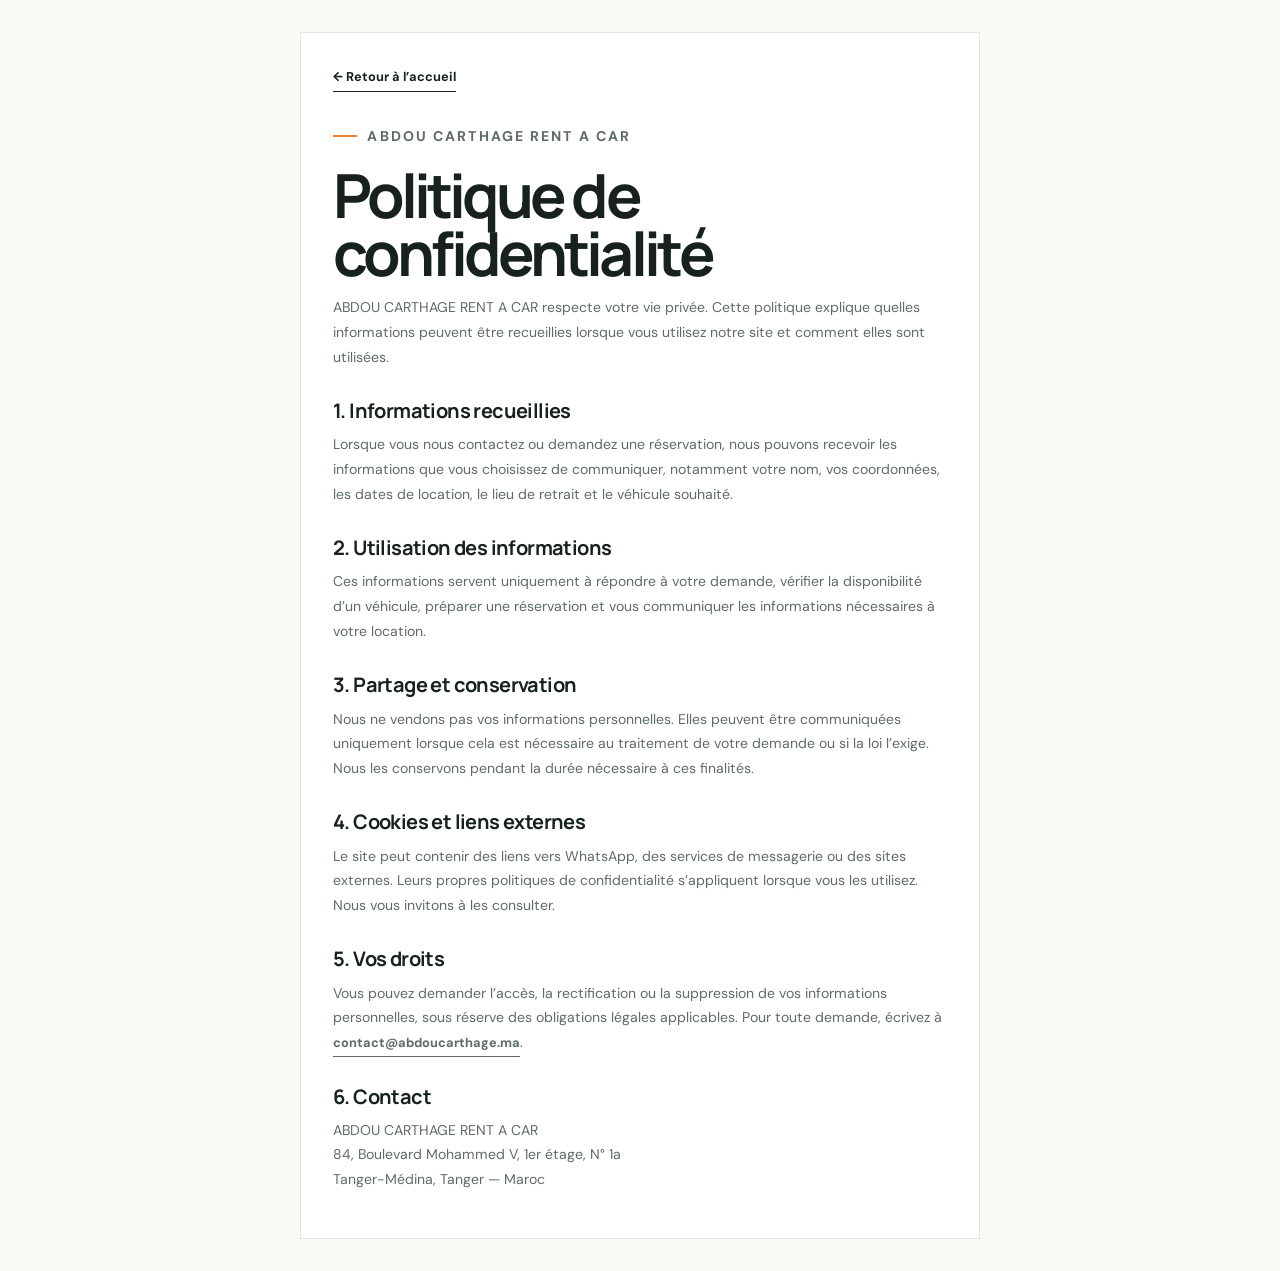
==== privacy-policy.html @ 1b5c19a7 "Add files via upload" ====
<!doctype html>
<html lang="fr">
<head>
  <meta charset="utf-8">
  <meta name="viewport" content="width=device-width, initial-scale=1">
  <title>Politique de confidentialité | ABDOU CARTHAGE RENT A CAR</title>
  <link rel="preconnect" href="https://fonts.googleapis.com">
  <link rel="preconnect" href="https://fonts.gstatic.com" crossorigin>
  <link href="https://fonts.googleapis.com/css2?family=DM+Sans:wght@400;500;600;700&family=Manrope:wght@600;700;800&display=swap" rel="stylesheet">
  <link rel="stylesheet" href="styles.css">
</head>
<body class="policy-body">
  <main class="policy-page">
    <a class="under-link policy-back" href="index.html">← Retour à l’accueil</a>
    <p class="kicker"><span></span> ABDOU CARTHAGE RENT A CAR</p>
    <h1>Politique de confidentialité</h1>
    <p>ABDOU CARTHAGE RENT A CAR respecte votre vie privée. Cette politique explique quelles informations peuvent être recueillies lorsque vous utilisez notre site et comment elles sont utilisées.</p>

    <h2>1. Informations recueillies</h2>
    <p>Lorsque vous nous contactez ou demandez une réservation, nous pouvons recevoir les informations que vous choisissez de communiquer, notamment votre nom, vos coordonnées, les dates de location, le lieu de retrait et le véhicule souhaité.</p>

    <h2>2. Utilisation des informations</h2>
    <p>Ces informations servent uniquement à répondre à votre demande, vérifier la disponibilité d’un véhicule, préparer une réservation et vous communiquer les informations nécessaires à votre location.</p>

    <h2>3. Partage et conservation</h2>
    <p>Nous ne vendons pas vos informations personnelles. Elles peuvent être communiquées uniquement lorsque cela est nécessaire au traitement de votre demande ou si la loi l’exige. Nous les conservons pendant la durée nécessaire à ces finalités.</p>

    <h2>4. Cookies et liens externes</h2>
    <p>Le site peut contenir des liens vers WhatsApp, des services de messagerie ou des sites externes. Leurs propres politiques de confidentialité s’appliquent lorsque vous les utilisez. Nous vous invitons à les consulter.</p>

    <h2>5. Vos droits</h2>
    <p>Vous pouvez demander l’accès, la rectification ou la suppression de vos informations personnelles, sous réserve des obligations légales applicables. Pour toute demande, écrivez à <a class="under-link" href="mailto:contact@abdoucarthage.ma">contact@abdoucarthage.ma</a>.</p>

    <h2>6. Contact</h2>
    <p>ABDOU CARTHAGE RENT A CAR<br>84, Boulevard Mohammed V, 1er étage, N° 1a<br>Tanger-Médina, Tanger — Maroc</p>
  </main>
</body>
</html>
---- styles.css ----
:root {
  --orange: #ed7e35;
  --orange-dark: #b94e25;
  --orange-pale: #fff0e4;
  --ink: #17221e;
  --forest: #1e3028;
  --muted: #5f6c65;
  --paper: #ffffff;
  --cream: #fbfaf7;
  --line: #e2e7e1;
  --shadow: 0 18px 50px rgba(31, 48, 40, .10);
}

* { box-sizing: border-box; }
html { scroll-behavior: smooth; scroll-padding-top: 100px; }
[hidden] { display: none !important; }
:focus-visible { outline: 2px solid var(--orange-dark); outline-offset: 4px; }
body { margin: 0; color: var(--ink); background: var(--cream); font-family: "DM Sans", sans-serif; }
a { color: inherit; text-decoration: none; }
button, input, select { font: inherit; }
img { display: block; width: 100%; height: auto; }
.skip-link { position: fixed; left: 1rem; top: -5rem; z-index: 100; padding: .7rem 1rem; background: var(--orange); color: white; }
.skip-link:focus { top: 1rem; }

.topbar { display: flex; align-items: center; justify-content: center; gap: .65rem; min-height: 38px; padding: .55rem 5%; color: #e6eee8; background: var(--forest); font-size: .72rem; }
.topbar a { margin-left: .65rem; color: #ffc49e; font-weight: 700; }
.status-dot { width: 7px; height: 7px; border-radius: 50%; background: var(--orange); box-shadow: 0 0 0 5px rgba(237,126,53,.16); }
.site-header { position: sticky; top: 0; z-index: 20; display: flex; align-items: center; flex-wrap: wrap; gap: clamp(.75rem, 2vw, 2rem); min-height: 82px; padding: 0 5%; border-bottom: 1px solid #edf0ec; background: rgba(255,255,255,.92); backdrop-filter: blur(14px); }
.brand { display: flex; align-items: center; gap: .7rem; margin-right: auto; }
.brand-mark { display: grid; place-items: center; width: 40px; height: 40px; border-radius: 50%; color: var(--orange); background: var(--forest); font: 800 .75rem Manrope, sans-serif; }
.brand-name strong, .brand-name small { display: block; }
.brand-name strong { font: 800 1rem Manrope, sans-serif; letter-spacing: .08em; }
.brand-name small { margin-top: .15rem; color: var(--muted); font-size: .45rem; font-weight: 700; letter-spacing: .12em; }
.main-nav { display: flex; gap: clamp(.8rem, 2vw, 1.9rem); color: #5f6c65; font-size: .8rem; }
.main-nav a, .under-link, .contact-link, .header-button, .button { transition: color .2s ease, background .2s ease, transform .2s ease, box-shadow .2s ease; }
.main-nav a:hover, .under-link:hover { color: var(--orange-dark); }
.header-button, .button { display: inline-flex; align-items: center; justify-content: center; gap: 1rem; border: 0; border-radius: 5px; padding: .85rem 1.1rem; font-size: .78rem; font-weight: 700; cursor: pointer; }
.header-button { background: var(--orange-pale); color: var(--orange-dark); }
.header-button:hover { background: #ffe1cc; transform: translateY(-2px); }
.menu-button { display: none; padding: .75rem 0; cursor: pointer; border: 0; background: transparent; color: var(--ink); font-weight: 700; }

.section-shell { width: min(1200px, 90%); margin: 0 auto; }
.hero { display: grid; grid-template-columns: minmax(0, .9fr) minmax(0, 1.1fr); gap: 3.5rem; align-items: center; min-height: 590px; padding-top: 4.5rem; padding-bottom: 4.5rem; }
.kicker { display: flex; align-items: center; gap: .65rem; margin: 0 0 1.1rem; color: #6c7a72; font-size: .66rem; font-weight: 700; letter-spacing: .15em; text-transform: uppercase; }
.kicker span { width: 24px; height: 2px; background: var(--orange); }
h1, h2, h3, p { margin-top: 0; }
h1, h2 { font-family: Manrope, sans-serif; letter-spacing: -.065em; }
h1 { margin-bottom: 1.35rem; font-size: clamp(3.35rem, 6vw, 5rem); line-height: .96; }
h2 { margin-bottom: 0; font-size: clamp(2.4rem, 4vw, 3.8rem); line-height: 1; }
h1 em, h2 em { color: var(--orange-dark); font-style: normal; }
.hero-text { max-width: 390px; margin-bottom: 1.8rem; color: var(--muted); font-size: .95rem; line-height: 1.7; }
.hero-actions { display: flex; align-items: center; gap: 1.5rem; }
.button-dark { color: white; background: var(--forest); }
.button-dark:hover { background: #2a493a; transform: translateY(-2px); box-shadow: 0 10px 22px rgba(30,48,40,.2); }
.button-orange { color: var(--ink); background: var(--orange); }
.button-orange:hover { color: white; background: var(--orange-dark); transform: translateY(-2px); }
.button-light { color: var(--ink); background: var(--orange-pale); }
.button-light:hover { background: white; transform: translateY(-2px); }
.under-link { border-bottom: 1px solid currentColor; padding-bottom: .35rem; font-size: .8rem; font-weight: 700; }
.review-line { display: flex; align-items: center; gap: .8rem; margin-top: 3.8rem; }
.review-avatars { display: flex; }
.review-avatars span { display: grid; place-items: center; width: 28px; height: 28px; margin-left: -.35rem; border: 2px solid var(--cream); border-radius: 50%; color: white; background: #d7895f; font-size: .58rem; }
.review-avatars span:first-child { margin-left: 0; }
.review-avatars span:nth-child(2) { background: #899b8f; }
.review-avatars span:nth-child(3) { background: #c4a16d; }
.review-avatars span:nth-child(4) { background: var(--forest); }
.review-line p { margin: 0; font-size: .75rem; line-height: 1.2; }
.review-line strong, .review-line small { display: block; }
.review-line small { margin-top: .2rem; color: var(--muted); }
.hero-media { position: relative; height: 460px; overflow: hidden; border-radius: 4px; box-shadow: var(--shadow); }
.hero-media img { height: 100%; object-fit: cover; object-position: center; transform: scale(1.18); transform-origin: center top; }
.media-shade { position: absolute; inset: 0; background: linear-gradient(90deg, rgba(20,39,30,.25), transparent 60%); }
.round-badge { position: absolute; bottom: 1.7rem; left: 1.7rem; display: flex; flex-direction: column; align-items: center; justify-content: center; width: 100px; height: 100px; border-radius: 50%; color: var(--ink); background: var(--orange); transform: rotate(-10deg); box-shadow: 0 12px 25px rgba(30,48,40,.22); }
.round-badge span { font-size: .8rem; }
.round-badge strong { font: 800 1.25rem Manrope, sans-serif; }
.round-badge small { font-size: .63rem; }
.location-badge { position: absolute; top: 1.5rem; right: 1.5rem; display: flex; align-items: center; gap: .65rem; padding: .8rem 1rem; background: rgba(255,255,255,.94); font-size: .72rem; }
.location-icon { color: var(--orange-dark); font-size: 1.25rem; }
.location-badge small, .location-badge strong { display: block; }
.location-badge small { margin-bottom: .2rem; color: var(--muted); font-size: .55rem; }

.booking-card { display: grid; grid-template-columns: minmax(0, 1fr) minmax(0, 3fr); gap: 1.6rem; align-items: center; width: min(1200px, 90%); margin: 0 auto; padding: 1.55rem 1.75rem; border: 1px solid var(--line); border-radius: 8px; background: var(--paper); box-shadow: var(--shadow); }
.booking-intro { display: flex; align-items: center; gap: .7rem; }
.booking-symbol { color: var(--orange-dark); font-size: 2rem; }
.booking-intro h2 { margin-bottom: .25rem; font-size: 1rem; letter-spacing: -.02em; }
.booking-intro p { margin: 0; color: var(--muted); font-size: .68rem; }
.booking-form { display: grid; grid-template-columns: repeat(4, minmax(0, 1fr)) auto; gap: .55rem; align-items: end; }
.booking-form label { min-width: 0; color: var(--muted); font-size: .61rem; }
.field { display: flex; align-items: center; gap: .4rem; height: 40px; margin-top: .35rem; padding: 0 .6rem; border: 1px solid var(--line); background: #fcfdfb; color: var(--orange-dark); }
.field input, .field select { width: 100%; min-width: 0; border: 0; color: var(--ink); background: transparent; font-size: .66rem; }
.field:focus-within { border-color: var(--orange-dark); }
.form-message { grid-column: 2 / -1; min-height: 1rem; margin: 0; color: var(--orange-dark); font-size: .7rem; text-align: right; }

.fleet-section, .story-section { padding-top: 7rem; padding-bottom: 7rem; }
.section-heading { display: flex; align-items: end; justify-content: space-between; gap: 2rem; margin-bottom: 2.5rem; }
.filters { display: flex; flex-wrap: wrap; gap: 1.25rem; }
.filter { border: 0; border-bottom: 2px solid transparent; padding: .45rem 0; color: var(--muted); background: transparent; font-size: .75rem; cursor: pointer; }
.filter:hover, .filter[aria-pressed="true"] { border-bottom-color: var(--orange); color: var(--ink); font-weight: 700; }
.fleet-grid { display: grid; grid-template-columns: repeat(4, 1fr); gap: 1rem; }
.car-card { overflow: hidden; border: 1px solid #e8ece7; border-radius: 7px; background: var(--paper); transition: transform .25s ease, box-shadow .25s ease; }
.car-card:hover { transform: translateY(-5px); box-shadow: var(--shadow); }
.car-photo { position: relative; height: 190px; overflow: hidden; background: var(--orange-pale); }
.car-photo img { height: 100%; object-fit: cover; transform: scale(var(--photo-scale, 1.3)); transform-origin: center top; transition: transform .45s ease; }
.car-card:hover .car-photo img { transform: scale(var(--photo-hover-scale, 1.36)); }
.car-photo--full { --photo-scale: 1; --photo-hover-scale: 1; background: #b3c2ce; }
.car-photo--full img { object-fit: contain; }
.car-photo::after { position: absolute; right: 0; bottom: 0; left: 0; height: 32%; background: linear-gradient(transparent, rgba(20,39,30,.2)); content: ""; pointer-events: none; }
.availability { position: absolute; top: .75rem; left: .75rem; z-index: 1; padding: .35rem .5rem; color: var(--ink); background: var(--orange); font-size: .55rem; font-weight: 700; }
.favorite { position: absolute; top: .65rem; right: .7rem; z-index: 2; display: grid; place-items: center; width: 30px; height: 30px; border: 0; border-radius: 50%; color: var(--ink); background: white; font-size: 1.15rem; cursor: pointer; }
.favorite[aria-pressed="true"] { color: var(--orange-dark); }
.car-details { display: flex; justify-content: space-between; gap: .5rem; padding: 1rem 1rem .65rem; }
.car-category { margin-bottom: .35rem; color: var(--muted); font-size: .58rem; }
.car-details h3 { margin: 0; font: 700 1rem Manrope, sans-serif; letter-spacing: -.04em; }
.car-price { margin: 0; text-align: right; white-space: nowrap; }
.car-price strong, .car-price small { display: block; }
.car-price strong { font: 700 .85rem Manrope, sans-serif; }
.car-price small { margin-top: .2rem; color: var(--muted); font-size: .55rem; }
.car-specs { display: flex; justify-content: space-between; margin: 0 1rem; padding: .65rem 0 1rem; border-top: 1px solid #edf0ec; color: var(--muted); font-size: .55rem; }
.price-note { margin: 1.4rem 0 0; color: var(--muted); font-size: .65rem; text-align: center; }

.advantages-section { color: white; background: var(--forest); }
.advantages-grid { display: grid; grid-template-columns: .9fr 1.1fr; gap: 5rem; padding-top: 6rem; padding-bottom: 6rem; }
.kicker-light { color: #bbc8bf; }
.advantages-copy h2 { margin-bottom: 1.4rem; }
.advantages-copy > p:not(.kicker) { max-width: 370px; color: #bbcac0; font-size: .9rem; line-height: 1.7; }
.advantages-copy .button { margin-top: .8rem; }
.advantage-list { display: grid; grid-template-columns: repeat(2, 1fr); gap: 2.4rem; }
.advantage { display: grid; grid-template-columns: 2rem 1fr; gap: .9rem; padding-top: 1rem; border-top: 1px solid #53665a; transition: transform .2s ease, border-color .2s ease; }
.advantage:hover { transform: translateY(-3px); border-color: var(--orange); }
.advantage > span { color: var(--orange); font: 700 .72rem Manrope, sans-serif; }
.advantage h3 { margin-bottom: .5rem; font: 700 .95rem Manrope, sans-serif; }
.advantage p { margin: 0; color: #a8b8ad; font-size: .72rem; line-height: 1.55; }

.story-section { display: grid; grid-template-columns: minmax(0, 1.1fr) minmax(0, .9fr); gap: 5rem; align-items: center; }
.story-photo { overflow: hidden; box-shadow: 18px 18px 0 var(--orange); }
.story-photo > span { display: block; padding: 1rem 1.25rem; background: var(--forest); color: white; font: italic 1.05rem Georgia, serif; line-height: 1.15; }
.story-photo strong { font-size: 1.35rem; }
.story-copy > p:not(.kicker) { max-width: 420px; color: var(--muted); font-size: .9rem; line-height: 1.7; }
.story-copy .under-link { display: inline-block; margin-top: .6rem; }

.contact-section { display: grid; grid-template-columns: 1fr 1fr; gap: 5rem; padding: 5.5rem 10%; background: var(--orange-pale); }
.contact-copy { padding-top: .5rem; }
.contact-copy > p { margin-bottom: 1.25rem; font-size: .9rem; line-height: 1.65; }
.contact-link { overflow-wrap: anywhere; display: flex; align-items: center; gap: .75rem; padding: .9rem 0; border-top: 1px solid #f0bd9c; font-size: .85rem; }
.contact-link span { color: var(--orange-dark); font-size: 1.15rem; }
.contact-link strong { margin-left: auto; font-size: 1.2rem; }
.contact-link:hover { padding-left: .3rem; color: var(--orange-dark); }

.site-footer { padding: 3.5rem 5% 1.4rem; color: #d5dfd8; background: #14231d; }
.footer-top { display: flex; align-items: start; gap: 3rem; padding-bottom: 2.5rem; border-bottom: 1px solid #44574b; }
.footer-address { margin-left: auto; color: #9cac9f; font-size: .68rem; line-height: 1.7; }
.footer-address p { margin: 0 0 .75rem; }
.footer-address strong { color: var(--orange); font-size: .58rem; }
.privacy-copy { padding-top: 1.1rem; color: #8fa096; font-size: .62rem; }
.footer-bottom { flex-wrap: wrap; display: flex; justify-content: space-between; gap: 1rem; padding-top: 1.2rem; color: #809187; font-size: .58rem; }
.footer-bottom a:hover { color: var(--orange); }
.form-message.is-error { color: #b9512b; }

/* Privacy policy shares the site's typography and color palette. */
.policy-body { padding: 2rem; }
.policy-page { width: min(680px, 100%); margin: 0 auto; padding: 2rem; border: 1px solid var(--line); background: var(--paper); overflow-wrap: anywhere; }
.policy-back { display: inline-block; margin-bottom: 2rem; }
.policy-page h1 { margin-bottom: .8rem; font-size: clamp(2.2rem, 7vw, 3.8rem); }
.policy-page h2 { margin: 2rem 0 .7rem; font-size: 1.25rem; letter-spacing: -.03em; }
.policy-page p { color: var(--muted); font-size: .88rem; line-height: 1.75; }

@media (max-width: 1000px) {
  .fleet-grid { grid-template-columns: repeat(2, 1fr); }
  .booking-card { grid-template-columns: 1fr; }
  .booking-form { grid-template-columns: repeat(4, 1fr); }
  .form-message { grid-column: 1 / -1; }
}

@media (max-width: 760px) {
  .topbar { justify-content: flex-start; padding-inline: 6%; font-size: .62rem; }
  .topbar a { display: none; }
  .site-header { min-height: 70px; padding-inline: 6%; }
  .main-nav { flex-basis: 100%; flex-wrap: wrap; padding-bottom: 1rem; }
  .main-nav.is-collapsible { display: none; position: absolute; top: 70px; right: 0; left: 0; flex-direction: column; gap: 1rem; padding: 1.25rem 6%; border-bottom: 1px solid var(--line); background: white; box-shadow: 0 14px 25px rgba(31,48,40,.08); }
  .main-nav.is-collapsible.is-open { display: flex; }
  .header-button { display: none; }
  .menu-button { display: block; }
  .hero { grid-template-columns: 1fr; gap: 3rem; width: 88%; padding-top: 4rem; }
  .hero-media { height: 340px; }
  .booking-card { width: 92%; padding: 1.25rem; }
  .booking-form { grid-template-columns: repeat(2, 1fr); }
  .section-heading { display: block; }
  .filters { margin-top: 1.5rem; }
  .advantages-grid, .story-section, .contact-section { grid-template-columns: 1fr; gap: 3rem; }
  .advantages-grid { padding-top: 4.5rem; padding-bottom: 4.5rem; }
  .story-section, .fleet-section { padding-top: 5rem; padding-bottom: 5rem; }
  .contact-section { padding: 4rem 8%; }
  .footer-top { flex-wrap: wrap; gap: 2rem; }
  .footer-address { width: 100%; margin-left: 0; }
  .footer-bottom { line-height: 1.6; }
}

@media (max-width: 500px) {
  .hero h1 { font-size: clamp(2.4rem, 10vw, 3.3rem); }
  .hero-actions { align-items: flex-start; flex-direction: column; gap: 1.2rem; }
  .hero-media { height: 285px; }
  .booking-form { grid-template-columns: 1fr; }
  .fleet-grid, .advantage-list { grid-template-columns: 1fr; }
  .car-photo { height: 220px; }
  .story-photo { box-shadow: 10px 10px 0 var(--orange); }
  .contact-section h2 { font-size: 3rem; }
  .policy-body { padding: .75rem; }
  .policy-page { padding: 1.25rem; }
}

@media (prefers-reduced-motion: reduce) {
  html { scroll-behavior: auto; }
  *, *::before, *::after { transition: none !important; }
}
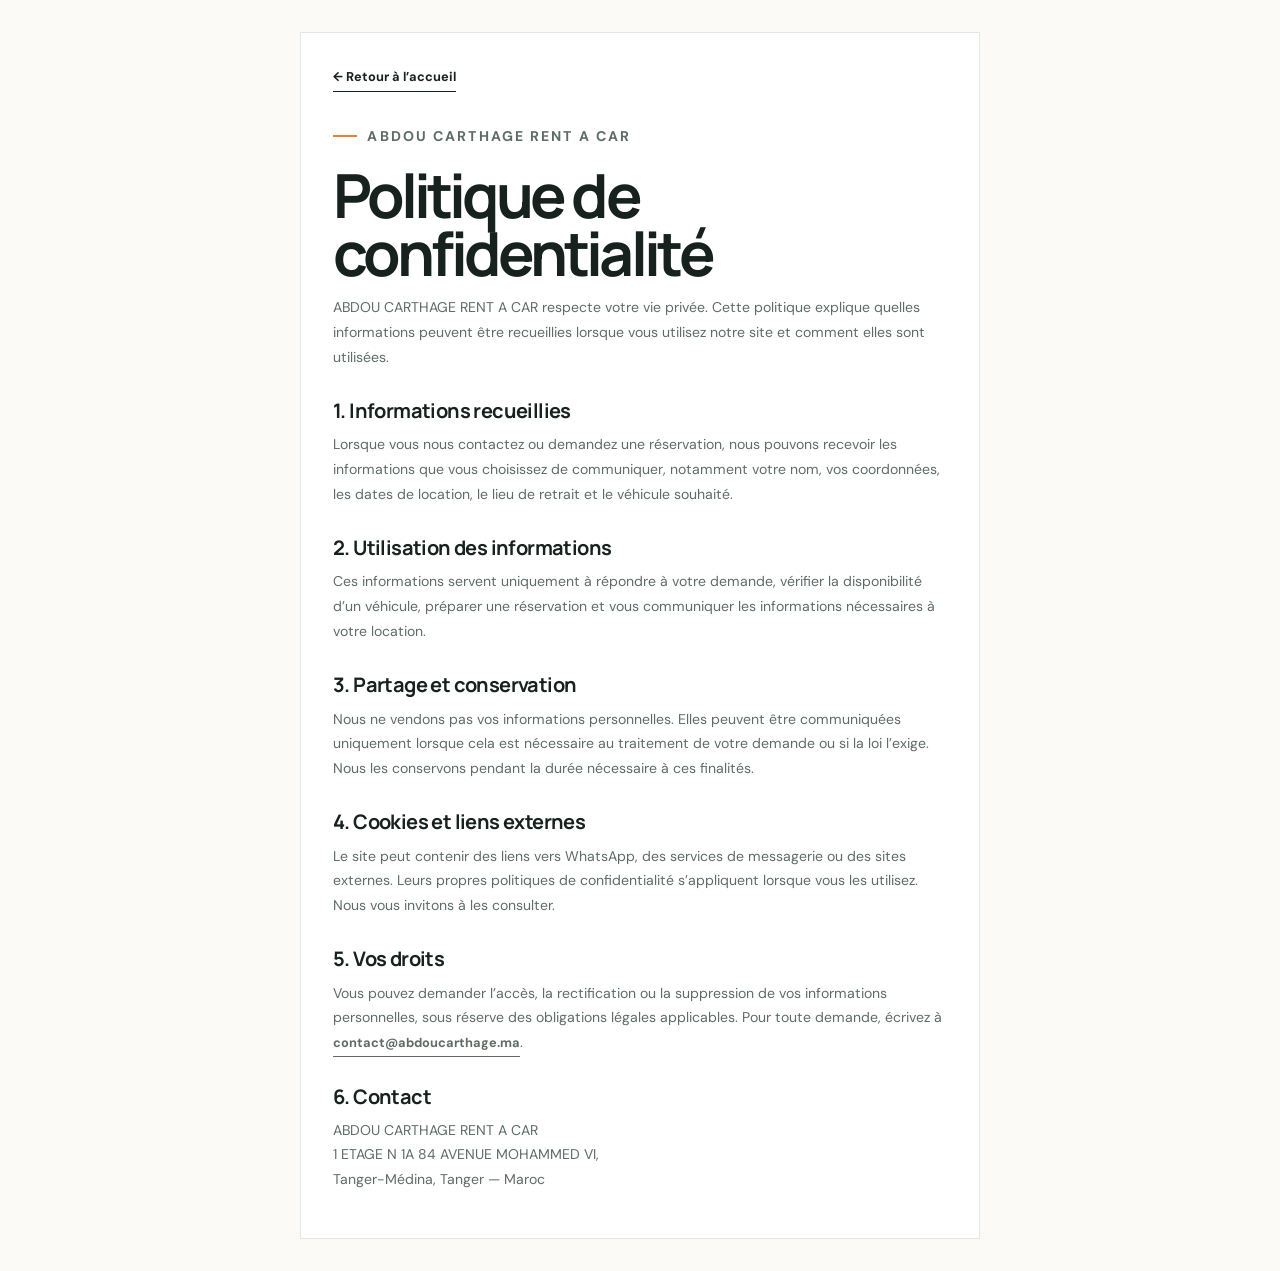
==== commit 0e5e18c4: "Update privacy-policy.html" ====
--- a/privacy-policy.html
+++ b/privacy-policy.html
@@ -32,7 +32,7 @@
     <p>Vous pouvez demander l’accès, la rectification ou la suppression de vos informations personnelles, sous réserve des obligations légales applicables. Pour toute demande, écrivez à <a class="under-link" href="mailto:contact@abdoucarthage.ma">contact@abdoucarthage.ma</a>.</p>
 
     <h2>6. Contact</h2>
-    <p>ABDOU CARTHAGE RENT A CAR<br>84, Boulevard Mohammed V, 1er étage, N° 1a<br>Tanger-Médina, Tanger — Maroc</p>
+    <p>ABDOU CARTHAGE RENT A CAR<br>1 ETAGE N 1A 84 AVENUE MOHAMMED VI,<br>Tanger-Médina, Tanger — Maroc</p>
   </main>
 </body>
 </html>
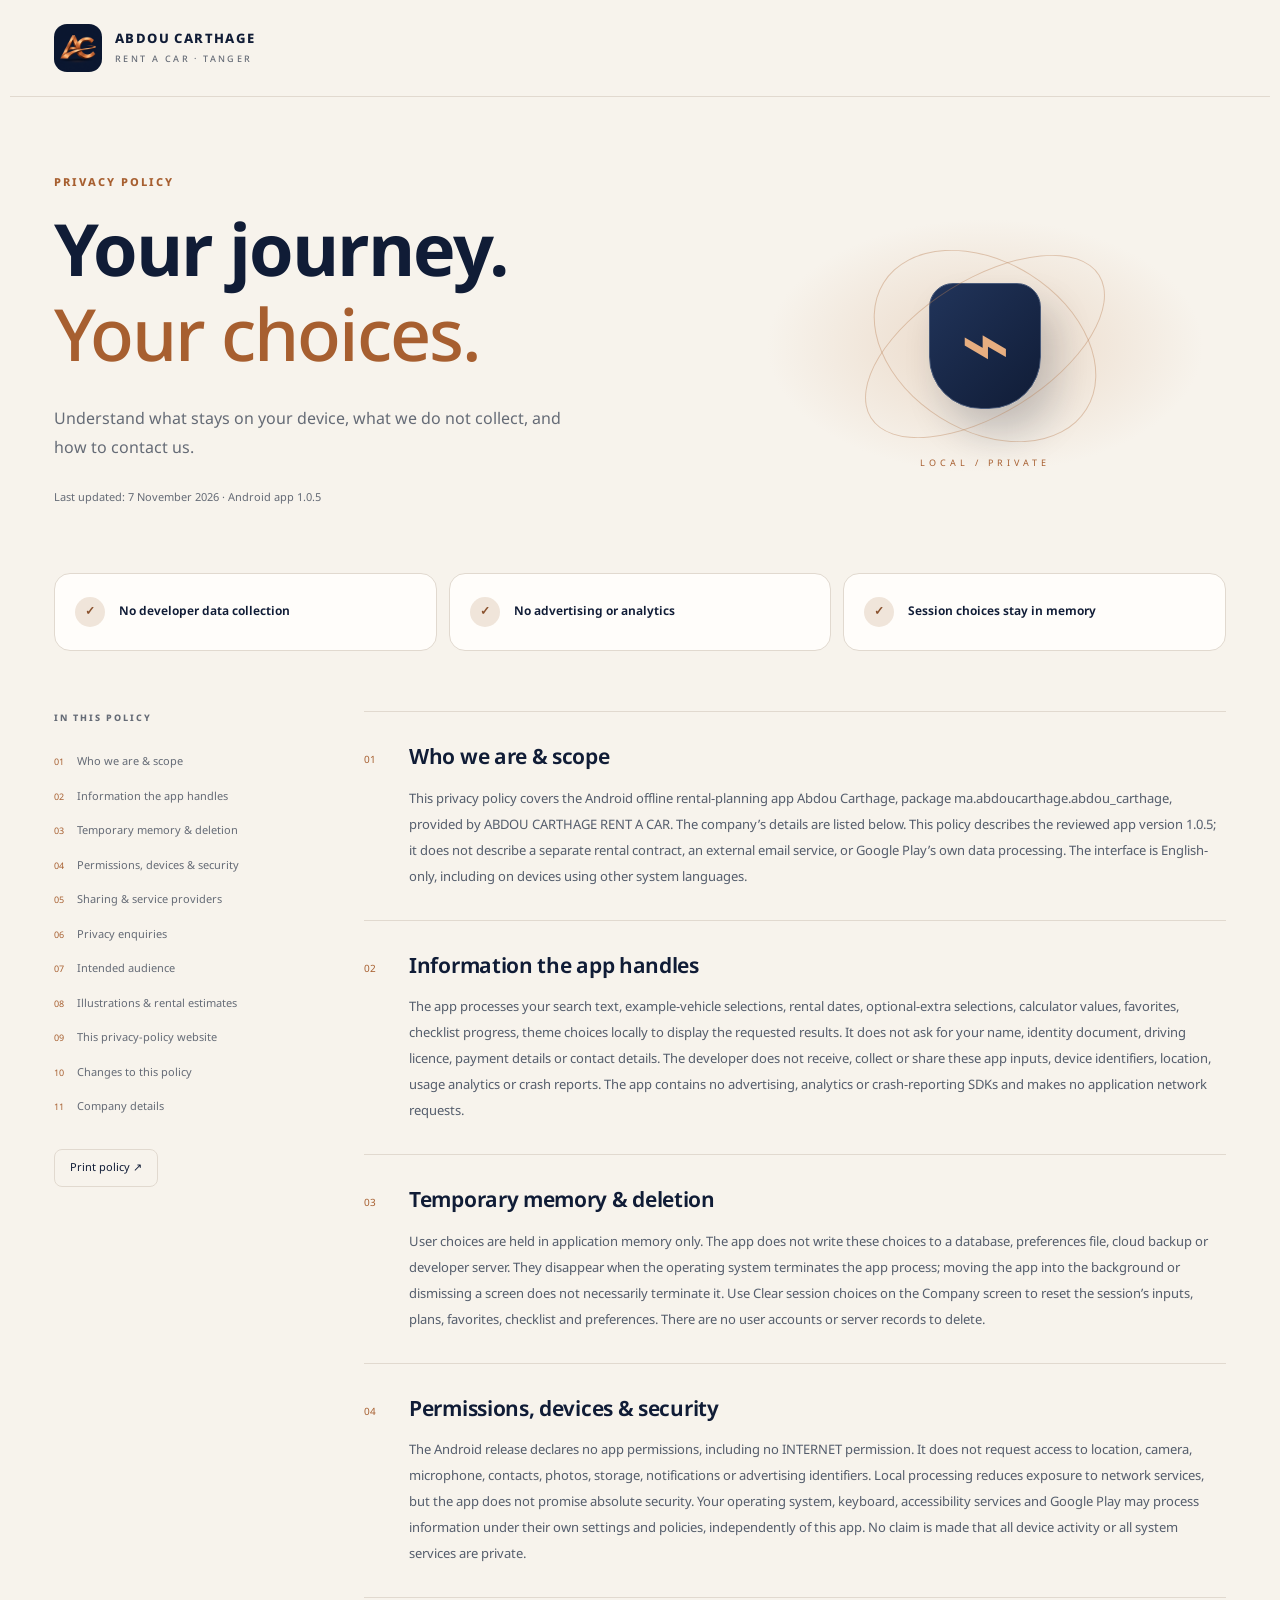
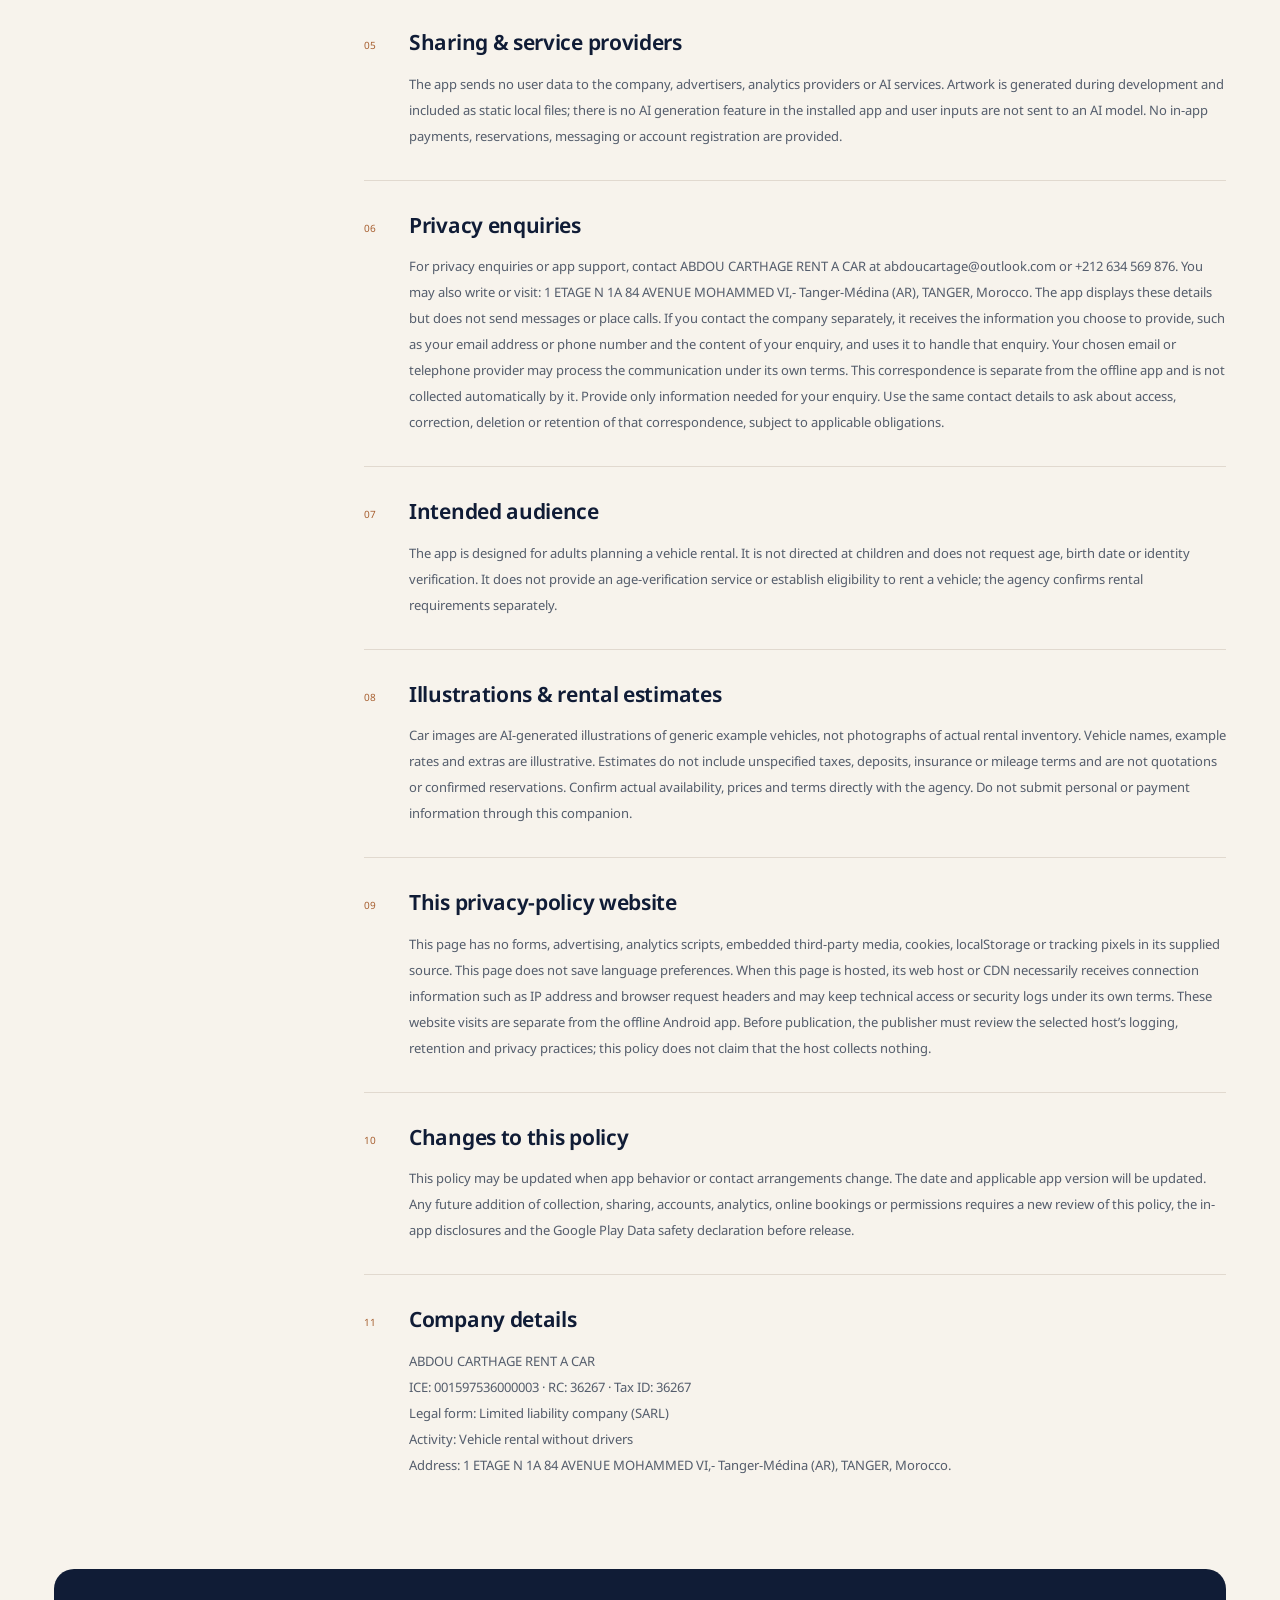
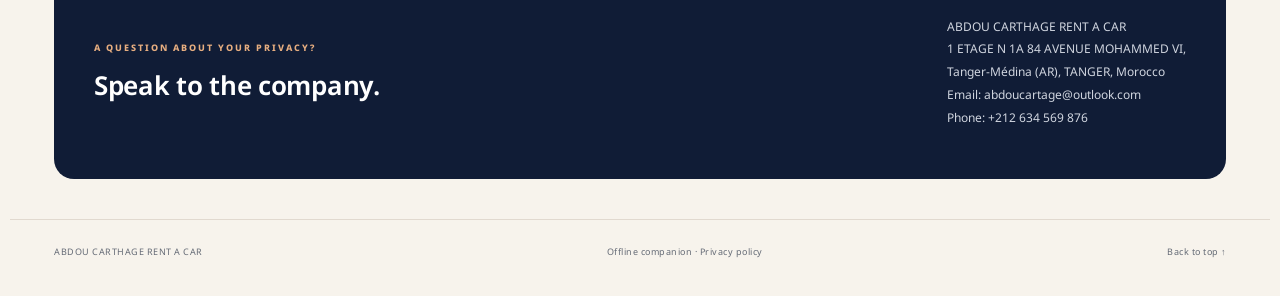
==== commit 0aaf542c: "Add files via upload" ====
--- a/privacy-policy.html
+++ b/privacy-policy.html
@@ -1,38 +1,25 @@
-<!doctype html>
-<html lang="fr">
-<head>
-  <meta charset="utf-8">
-  <meta name="viewport" content="width=device-width, initial-scale=1">
-  <title>Politique de confidentialité | ABDOU CARTHAGE RENT A CAR</title>
-  <link rel="preconnect" href="https://fonts.googleapis.com">
-  <link rel="preconnect" href="https://fonts.gstatic.com" crossorigin>
-  <link href="https://fonts.googleapis.com/css2?family=DM+Sans:wght@400;500;600;700&family=Manrope:wght@600;700;800&display=swap" rel="stylesheet">
-  <link rel="stylesheet" href="styles.css">
-</head>
-<body class="policy-body">
-  <main class="policy-page">
-    <a class="under-link policy-back" href="index.html">← Retour à l’accueil</a>
-    <p class="kicker"><span></span> ABDOU CARTHAGE RENT A CAR</p>
-    <h1>Politique de confidentialité</h1>
-    <p>ABDOU CARTHAGE RENT A CAR respecte votre vie privée. Cette politique explique quelles informations peuvent être recueillies lorsque vous utilisez notre site et comment elles sont utilisées.</p>
-
-    <h2>1. Informations recueillies</h2>
-    <p>Lorsque vous nous contactez ou demandez une réservation, nous pouvons recevoir les informations que vous choisissez de communiquer, notamment votre nom, vos coordonnées, les dates de location, le lieu de retrait et le véhicule souhaité.</p>
-
-    <h2>2. Utilisation des informations</h2>
-    <p>Ces informations servent uniquement à répondre à votre demande, vérifier la disponibilité d’un véhicule, préparer une réservation et vous communiquer les informations nécessaires à votre location.</p>
-
-    <h2>3. Partage et conservation</h2>
-    <p>Nous ne vendons pas vos informations personnelles. Elles peuvent être communiquées uniquement lorsque cela est nécessaire au traitement de votre demande ou si la loi l’exige. Nous les conservons pendant la durée nécessaire à ces finalités.</p>
-
-    <h2>4. Cookies et liens externes</h2>
-    <p>Le site peut contenir des liens vers WhatsApp, des services de messagerie ou des sites externes. Leurs propres politiques de confidentialité s’appliquent lorsque vous les utilisez. Nous vous invitons à les consulter.</p>
-
-    <h2>5. Vos droits</h2>
-    <p>Vous pouvez demander l’accès, la rectification ou la suppression de vos informations personnelles, sous réserve des obligations légales applicables. Pour toute demande, écrivez à <a class="under-link" href="mailto:contact@abdoucarthage.ma">contact@abdoucarthage.ma</a>.</p>
-
-    <h2>6. Contact</h2>
-    <p>ABDOU CARTHAGE RENT A CAR<br>1 ETAGE N 1A 84 AVENUE MOHAMMED VI,<br>Tanger-Médina, Tanger — Maroc</p>
-  </main>
-</body>
-</html>
+<!doctype html>
+<html lang="en" dir="ltr"><head><meta charset="utf-8"><meta name="viewport" content="width=device-width,initial-scale=1">
+<meta name="description" content="Privacy policy for the Abdou Carthage offline Android rental-planning companion. Local session processing, retention and contact information.">
+<meta name="theme-color" content="#101C36"><meta name="color-scheme" content="light">
+<title>Privacy policy · Abdou Carthage</title><link rel="icon" href="assets/logo.png"><link rel="stylesheet" href="styles.css"></head>
+<body><a class="skip-link" href="#policy">Skip to policy</a>
+<header class="site-header"><a class="wordmark" href="#top" aria-label="Abdou Carthage"><img src="assets/logo.png" alt="" width="48" height="48"><span>ABDOU CARTHAGE<small>RENT A CAR · TANGER</small></span></a></header>
+<main id="top"><div class="hero"><div class="hero-copy"><p class="eyebrow" id="policy-label">Privacy policy</p><h1 id="headline">Your journey.<br><em>Your choices.</em></h1><p class="intro" id="intro">Understand what stays on your device, what we do not collect, and how to contact us.</p><p class="updated" id="updated">Last updated: 7 November 2026 · Android app 1.0.5</p></div><div class="privacy-art" aria-hidden="true"><div class="orbit orbit-one"></div><div class="orbit orbit-two"></div><div class="privacy-symbol">⌁</div><span>LOCAL / PRIVATE</span></div></div>
+<div class="summary-grid" id="summary"><div class="summary-card"><span class="check" aria-hidden="true">✓</span><span>No developer data collection</span></div><div class="summary-card"><span class="check" aria-hidden="true">✓</span><span>No advertising or analytics</span></div><div class="summary-card"><span class="check" aria-hidden="true">✓</span><span>Session choices stay in memory</span></div></div><div class="document-layout"><aside><div class="toc"><p class="eyebrow" id="contents-label">IN THIS POLICY</p><nav id="toc" aria-label="Policy sections"><a href="#scope"><span>01</span>Who we are &amp; scope</a><a href="#collection"><span>02</span>Information the app handles</a><a href="#retention"><span>03</span>Temporary memory &amp; deletion</a><a href="#permissions"><span>04</span>Permissions, devices &amp; security</a><a href="#sharing"><span>05</span>Sharing &amp; service providers</a><a href="#contact"><span>06</span>Privacy enquiries</a><a href="#children"><span>07</span>Intended audience</a><a href="#illustrations"><span>08</span>Illustrations &amp; rental estimates</a><a href="#website"><span>09</span>This privacy-policy website</a><a href="#changes"><span>10</span>Changes to this policy</a><a href="#company"><span>11</span>Company details</a></nav><button class="print-button" id="print-button" type="button">Print policy ↗</button></div></aside><article id="policy" aria-label="Privacy policy"><section class="policy-section" id="scope"><span class="section-number">01</span><div><h2>Who we are &amp; scope</h2><p>This privacy policy covers the Android offline rental-planning app Abdou Carthage, package ma.abdoucarthage.abdou_carthage, provided by ABDOU CARTHAGE RENT A CAR. The company’s details are listed below. This policy describes the reviewed app version 1.0.5; it does not describe a separate rental contract, an external email service, or Google Play’s own data processing. The interface is English-only, including on devices using other system languages.</p></div></section>
+<section class="policy-section" id="collection"><span class="section-number">02</span><div><h2>Information the app handles</h2><p>The app processes your search text, example-vehicle selections, rental dates, optional-extra selections, calculator values, favorites, checklist progress, theme choices locally to display the requested results. It does not ask for your name, identity document, driving licence, payment details or contact details. The developer does not receive, collect or share these app inputs, device identifiers, location, usage analytics or crash reports. The app contains no advertising, analytics or crash-reporting SDKs and makes no application network requests.</p></div></section>
+<section class="policy-section" id="retention"><span class="section-number">03</span><div><h2>Temporary memory &amp; deletion</h2><p>User choices are held in application memory only. The app does not write these choices to a database, preferences file, cloud backup or developer server. They disappear when the operating system terminates the app process; moving the app into the background or dismissing a screen does not necessarily terminate it. Use Clear session choices on the Company screen to reset the session’s inputs, plans, favorites, checklist and preferences. There are no user accounts or server records to delete.</p></div></section>
+<section class="policy-section" id="permissions"><span class="section-number">04</span><div><h2>Permissions, devices &amp; security</h2><p>The Android release declares no app permissions, including no INTERNET permission. It does not request access to location, camera, microphone, contacts, photos, storage, notifications or advertising identifiers. Local processing reduces exposure to network services, but the app does not promise absolute security. Your operating system, keyboard, accessibility services and Google Play may process information under their own settings and policies, independently of this app. No claim is made that all device activity or all system services are private.</p></div></section>
+<section class="policy-section" id="sharing"><span class="section-number">05</span><div><h2>Sharing &amp; service providers</h2><p>The app sends no user data to the company, advertisers, analytics providers or AI services. Artwork is generated during development and included as static local files; there is no AI generation feature in the installed app and user inputs are not sent to an AI model. No in-app payments, reservations, messaging or account registration are provided.</p></div></section>
+<section class="policy-section" id="contact"><span class="section-number">06</span><div><h2>Privacy enquiries</h2><p>For privacy enquiries or app support, contact ABDOU CARTHAGE RENT A CAR at abdoucartage@outlook.com or +212 634 569 876. You may also write or visit: 1 ETAGE N 1A 84 AVENUE MOHAMMED VI,- Tanger-Médina (AR), TANGER, Morocco. The app displays these details but does not send messages or place calls. If you contact the company separately, it receives the information you choose to provide, such as your email address or phone number and the content of your enquiry, and uses it to handle that enquiry. Your chosen email or telephone provider may process the communication under its own terms. This correspondence is separate from the offline app and is not collected automatically by it. Provide only information needed for your enquiry. Use the same contact details to ask about access, correction, deletion or retention of that correspondence, subject to applicable obligations.</p></div></section>
+<section class="policy-section" id="children"><span class="section-number">07</span><div><h2>Intended audience</h2><p>The app is designed for adults planning a vehicle rental. It is not directed at children and does not request age, birth date or identity verification. It does not provide an age-verification service or establish eligibility to rent a vehicle; the agency confirms rental requirements separately.</p></div></section>
+<section class="policy-section" id="illustrations"><span class="section-number">08</span><div><h2>Illustrations &amp; rental estimates</h2><p>Car images are AI-generated illustrations of generic example vehicles, not photographs of actual rental inventory. Vehicle names, example rates and extras are illustrative. Estimates do not include unspecified taxes, deposits, insurance or mileage terms and are not quotations or confirmed reservations. Confirm actual availability, prices and terms directly with the agency. Do not submit personal or payment information through this companion.</p></div></section>
+<section class="policy-section" id="website"><span class="section-number">09</span><div><h2>This privacy-policy website</h2><p>This page has no forms, advertising, analytics scripts, embedded third-party media, cookies, localStorage or tracking pixels in its supplied source. This page does not save language preferences. When this page is hosted, its web host or CDN necessarily receives connection information such as IP address and browser request headers and may keep technical access or security logs under its own terms. These website visits are separate from the offline Android app. Before publication, the publisher must review the selected host’s logging, retention and privacy practices; this policy does not claim that the host collects nothing.</p></div></section>
+<section class="policy-section" id="changes"><span class="section-number">10</span><div><h2>Changes to this policy</h2><p>This policy may be updated when app behavior or contact arrangements change. The date and applicable app version will be updated. Any future addition of collection, sharing, accounts, analytics, online bookings or permissions requires a new review of this policy, the in-app disclosures and the Google Play Data safety declaration before release.</p></div></section>
+<section class="policy-section" id="company"><span class="section-number">11</span><div><h2>Company details</h2><p>ABDOU CARTHAGE RENT A CAR
+ICE: 001597536000003 · RC: 36267 · Tax ID: 36267
+Legal form: Limited liability company (SARL)
+Activity: Vehicle rental without drivers
+Address: 1 ETAGE N 1A 84 AVENUE MOHAMMED VI,- Tanger-Médina (AR), TANGER, Morocco.</p></div></section></article></div>
+<div class="contact-banner"><div><p class="eyebrow" id="contact-label">A QUESTION ABOUT YOUR PRIVACY?</p><h2 id="contact-heading">Speak to the company.</h2></div><p>ABDOU CARTHAGE RENT A CAR<br>1 ETAGE N 1A 84 AVENUE MOHAMMED VI,<br>Tanger-Médina (AR), TANGER, Morocco<br>Email: abdoucartage@outlook.com<br>Phone: +212 634 569 876</p></div></main>
+<footer><span>ABDOU CARTHAGE RENT A CAR</span><span id="footer-note">Offline companion · Privacy policy</span><a href="#top" id="back-top">Back to top ↑</a></footer><script src="script.js"></script></body></html>
--- a/styles.css
+++ b/styles.css
@@ -1,214 +1,2 @@
-:root {
-  --orange: #ed7e35;
-  --orange-dark: #b94e25;
-  --orange-pale: #fff0e4;
-  --ink: #17221e;
-  --forest: #1e3028;
-  --muted: #5f6c65;
-  --paper: #ffffff;
-  --cream: #fbfaf7;
-  --line: #e2e7e1;
-  --shadow: 0 18px 50px rgba(31, 48, 40, .10);
-}
-
-* { box-sizing: border-box; }
-html { scroll-behavior: smooth; scroll-padding-top: 100px; }
-[hidden] { display: none !important; }
-:focus-visible { outline: 2px solid var(--orange-dark); outline-offset: 4px; }
-body { margin: 0; color: var(--ink); background: var(--cream); font-family: "DM Sans", sans-serif; }
-a { color: inherit; text-decoration: none; }
-button, input, select { font: inherit; }
-img { display: block; width: 100%; height: auto; }
-.skip-link { position: fixed; left: 1rem; top: -5rem; z-index: 100; padding: .7rem 1rem; background: var(--orange); color: white; }
-.skip-link:focus { top: 1rem; }
-
-.topbar { display: flex; align-items: center; justify-content: center; gap: .65rem; min-height: 38px; padding: .55rem 5%; color: #e6eee8; background: var(--forest); font-size: .72rem; }
-.topbar a { margin-left: .65rem; color: #ffc49e; font-weight: 700; }
-.status-dot { width: 7px; height: 7px; border-radius: 50%; background: var(--orange); box-shadow: 0 0 0 5px rgba(237,126,53,.16); }
-.site-header { position: sticky; top: 0; z-index: 20; display: flex; align-items: center; flex-wrap: wrap; gap: clamp(.75rem, 2vw, 2rem); min-height: 82px; padding: 0 5%; border-bottom: 1px solid #edf0ec; background: rgba(255,255,255,.92); backdrop-filter: blur(14px); }
-.brand { display: flex; align-items: center; gap: .7rem; margin-right: auto; }
-.brand-mark { display: grid; place-items: center; width: 40px; height: 40px; border-radius: 50%; color: var(--orange); background: var(--forest); font: 800 .75rem Manrope, sans-serif; }
-.brand-name strong, .brand-name small { display: block; }
-.brand-name strong { font: 800 1rem Manrope, sans-serif; letter-spacing: .08em; }
-.brand-name small { margin-top: .15rem; color: var(--muted); font-size: .45rem; font-weight: 700; letter-spacing: .12em; }
-.main-nav { display: flex; gap: clamp(.8rem, 2vw, 1.9rem); color: #5f6c65; font-size: .8rem; }
-.main-nav a, .under-link, .contact-link, .header-button, .button { transition: color .2s ease, background .2s ease, transform .2s ease, box-shadow .2s ease; }
-.main-nav a:hover, .under-link:hover { color: var(--orange-dark); }
-.header-button, .button { display: inline-flex; align-items: center; justify-content: center; gap: 1rem; border: 0; border-radius: 5px; padding: .85rem 1.1rem; font-size: .78rem; font-weight: 700; cursor: pointer; }
-.header-button { background: var(--orange-pale); color: var(--orange-dark); }
-.header-button:hover { background: #ffe1cc; transform: translateY(-2px); }
-.menu-button { display: none; padding: .75rem 0; cursor: pointer; border: 0; background: transparent; color: var(--ink); font-weight: 700; }
-
-.section-shell { width: min(1200px, 90%); margin: 0 auto; }
-.hero { display: grid; grid-template-columns: minmax(0, .9fr) minmax(0, 1.1fr); gap: 3.5rem; align-items: center; min-height: 590px; padding-top: 4.5rem; padding-bottom: 4.5rem; }
-.kicker { display: flex; align-items: center; gap: .65rem; margin: 0 0 1.1rem; color: #6c7a72; font-size: .66rem; font-weight: 700; letter-spacing: .15em; text-transform: uppercase; }
-.kicker span { width: 24px; height: 2px; background: var(--orange); }
-h1, h2, h3, p { margin-top: 0; }
-h1, h2 { font-family: Manrope, sans-serif; letter-spacing: -.065em; }
-h1 { margin-bottom: 1.35rem; font-size: clamp(3.35rem, 6vw, 5rem); line-height: .96; }
-h2 { margin-bottom: 0; font-size: clamp(2.4rem, 4vw, 3.8rem); line-height: 1; }
-h1 em, h2 em { color: var(--orange-dark); font-style: normal; }
-.hero-text { max-width: 390px; margin-bottom: 1.8rem; color: var(--muted); font-size: .95rem; line-height: 1.7; }
-.hero-actions { display: flex; align-items: center; gap: 1.5rem; }
-.button-dark { color: white; background: var(--forest); }
-.button-dark:hover { background: #2a493a; transform: translateY(-2px); box-shadow: 0 10px 22px rgba(30,48,40,.2); }
-.button-orange { color: var(--ink); background: var(--orange); }
-.button-orange:hover { color: white; background: var(--orange-dark); transform: translateY(-2px); }
-.button-light { color: var(--ink); background: var(--orange-pale); }
-.button-light:hover { background: white; transform: translateY(-2px); }
-.under-link { border-bottom: 1px solid currentColor; padding-bottom: .35rem; font-size: .8rem; font-weight: 700; }
-.review-line { display: flex; align-items: center; gap: .8rem; margin-top: 3.8rem; }
-.review-avatars { display: flex; }
-.review-avatars span { display: grid; place-items: center; width: 28px; height: 28px; margin-left: -.35rem; border: 2px solid var(--cream); border-radius: 50%; color: white; background: #d7895f; font-size: .58rem; }
-.review-avatars span:first-child { margin-left: 0; }
-.review-avatars span:nth-child(2) { background: #899b8f; }
-.review-avatars span:nth-child(3) { background: #c4a16d; }
-.review-avatars span:nth-child(4) { background: var(--forest); }
-.review-line p { margin: 0; font-size: .75rem; line-height: 1.2; }
-.review-line strong, .review-line small { display: block; }
-.review-line small { margin-top: .2rem; color: var(--muted); }
-.hero-media { position: relative; height: 460px; overflow: hidden; border-radius: 4px; box-shadow: var(--shadow); }
-.hero-media img { height: 100%; object-fit: cover; object-position: center; transform: scale(1.18); transform-origin: center top; }
-.media-shade { position: absolute; inset: 0; background: linear-gradient(90deg, rgba(20,39,30,.25), transparent 60%); }
-.round-badge { position: absolute; bottom: 1.7rem; left: 1.7rem; display: flex; flex-direction: column; align-items: center; justify-content: center; width: 100px; height: 100px; border-radius: 50%; color: var(--ink); background: var(--orange); transform: rotate(-10deg); box-shadow: 0 12px 25px rgba(30,48,40,.22); }
-.round-badge span { font-size: .8rem; }
-.round-badge strong { font: 800 1.25rem Manrope, sans-serif; }
-.round-badge small { font-size: .63rem; }
-.location-badge { position: absolute; top: 1.5rem; right: 1.5rem; display: flex; align-items: center; gap: .65rem; padding: .8rem 1rem; background: rgba(255,255,255,.94); font-size: .72rem; }
-.location-icon { color: var(--orange-dark); font-size: 1.25rem; }
-.location-badge small, .location-badge strong { display: block; }
-.location-badge small { margin-bottom: .2rem; color: var(--muted); font-size: .55rem; }
-
-.booking-card { display: grid; grid-template-columns: minmax(0, 1fr) minmax(0, 3fr); gap: 1.6rem; align-items: center; width: min(1200px, 90%); margin: 0 auto; padding: 1.55rem 1.75rem; border: 1px solid var(--line); border-radius: 8px; background: var(--paper); box-shadow: var(--shadow); }
-.booking-intro { display: flex; align-items: center; gap: .7rem; }
-.booking-symbol { color: var(--orange-dark); font-size: 2rem; }
-.booking-intro h2 { margin-bottom: .25rem; font-size: 1rem; letter-spacing: -.02em; }
-.booking-intro p { margin: 0; color: var(--muted); font-size: .68rem; }
-.booking-form { display: grid; grid-template-columns: repeat(4, minmax(0, 1fr)) auto; gap: .55rem; align-items: end; }
-.booking-form label { min-width: 0; color: var(--muted); font-size: .61rem; }
-.field { display: flex; align-items: center; gap: .4rem; height: 40px; margin-top: .35rem; padding: 0 .6rem; border: 1px solid var(--line); background: #fcfdfb; color: var(--orange-dark); }
-.field input, .field select { width: 100%; min-width: 0; border: 0; color: var(--ink); background: transparent; font-size: .66rem; }
-.field:focus-within { border-color: var(--orange-dark); }
-.form-message { grid-column: 2 / -1; min-height: 1rem; margin: 0; color: var(--orange-dark); font-size: .7rem; text-align: right; }
-
-.fleet-section, .story-section { padding-top: 7rem; padding-bottom: 7rem; }
-.section-heading { display: flex; align-items: end; justify-content: space-between; gap: 2rem; margin-bottom: 2.5rem; }
-.filters { display: flex; flex-wrap: wrap; gap: 1.25rem; }
-.filter { border: 0; border-bottom: 2px solid transparent; padding: .45rem 0; color: var(--muted); background: transparent; font-size: .75rem; cursor: pointer; }
-.filter:hover, .filter[aria-pressed="true"] { border-bottom-color: var(--orange); color: var(--ink); font-weight: 700; }
-.fleet-grid { display: grid; grid-template-columns: repeat(4, 1fr); gap: 1rem; }
-.car-card { overflow: hidden; border: 1px solid #e8ece7; border-radius: 7px; background: var(--paper); transition: transform .25s ease, box-shadow .25s ease; }
-.car-card:hover { transform: translateY(-5px); box-shadow: var(--shadow); }
-.car-photo { position: relative; height: 190px; overflow: hidden; background: var(--orange-pale); }
-.car-photo img { height: 100%; object-fit: cover; transform: scale(var(--photo-scale, 1.3)); transform-origin: center top; transition: transform .45s ease; }
-.car-card:hover .car-photo img { transform: scale(var(--photo-hover-scale, 1.36)); }
-.car-photo--full { --photo-scale: 1; --photo-hover-scale: 1; background: #b3c2ce; }
-.car-photo--full img { object-fit: contain; }
-.car-photo::after { position: absolute; right: 0; bottom: 0; left: 0; height: 32%; background: linear-gradient(transparent, rgba(20,39,30,.2)); content: ""; pointer-events: none; }
-.availability { position: absolute; top: .75rem; left: .75rem; z-index: 1; padding: .35rem .5rem; color: var(--ink); background: var(--orange); font-size: .55rem; font-weight: 700; }
-.favorite { position: absolute; top: .65rem; right: .7rem; z-index: 2; display: grid; place-items: center; width: 30px; height: 30px; border: 0; border-radius: 50%; color: var(--ink); background: white; font-size: 1.15rem; cursor: pointer; }
-.favorite[aria-pressed="true"] { color: var(--orange-dark); }
-.car-details { display: flex; justify-content: space-between; gap: .5rem; padding: 1rem 1rem .65rem; }
-.car-category { margin-bottom: .35rem; color: var(--muted); font-size: .58rem; }
-.car-details h3 { margin: 0; font: 700 1rem Manrope, sans-serif; letter-spacing: -.04em; }
-.car-price { margin: 0; text-align: right; white-space: nowrap; }
-.car-price strong, .car-price small { display: block; }
-.car-price strong { font: 700 .85rem Manrope, sans-serif; }
-.car-price small { margin-top: .2rem; color: var(--muted); font-size: .55rem; }
-.car-specs { display: flex; justify-content: space-between; margin: 0 1rem; padding: .65rem 0 1rem; border-top: 1px solid #edf0ec; color: var(--muted); font-size: .55rem; }
-.price-note { margin: 1.4rem 0 0; color: var(--muted); font-size: .65rem; text-align: center; }
-
-.advantages-section { color: white; background: var(--forest); }
-.advantages-grid { display: grid; grid-template-columns: .9fr 1.1fr; gap: 5rem; padding-top: 6rem; padding-bottom: 6rem; }
-.kicker-light { color: #bbc8bf; }
-.advantages-copy h2 { margin-bottom: 1.4rem; }
-.advantages-copy > p:not(.kicker) { max-width: 370px; color: #bbcac0; font-size: .9rem; line-height: 1.7; }
-.advantages-copy .button { margin-top: .8rem; }
-.advantage-list { display: grid; grid-template-columns: repeat(2, 1fr); gap: 2.4rem; }
-.advantage { display: grid; grid-template-columns: 2rem 1fr; gap: .9rem; padding-top: 1rem; border-top: 1px solid #53665a; transition: transform .2s ease, border-color .2s ease; }
-.advantage:hover { transform: translateY(-3px); border-color: var(--orange); }
-.advantage > span { color: var(--orange); font: 700 .72rem Manrope, sans-serif; }
-.advantage h3 { margin-bottom: .5rem; font: 700 .95rem Manrope, sans-serif; }
-.advantage p { margin: 0; color: #a8b8ad; font-size: .72rem; line-height: 1.55; }
-
-.story-section { display: grid; grid-template-columns: minmax(0, 1.1fr) minmax(0, .9fr); gap: 5rem; align-items: center; }
-.story-photo { overflow: hidden; box-shadow: 18px 18px 0 var(--orange); }
-.story-photo > span { display: block; padding: 1rem 1.25rem; background: var(--forest); color: white; font: italic 1.05rem Georgia, serif; line-height: 1.15; }
-.story-photo strong { font-size: 1.35rem; }
-.story-copy > p:not(.kicker) { max-width: 420px; color: var(--muted); font-size: .9rem; line-height: 1.7; }
-.story-copy .under-link { display: inline-block; margin-top: .6rem; }
-
-.contact-section { display: grid; grid-template-columns: 1fr 1fr; gap: 5rem; padding: 5.5rem 10%; background: var(--orange-pale); }
-.contact-copy { padding-top: .5rem; }
-.contact-copy > p { margin-bottom: 1.25rem; font-size: .9rem; line-height: 1.65; }
-.contact-link { overflow-wrap: anywhere; display: flex; align-items: center; gap: .75rem; padding: .9rem 0; border-top: 1px solid #f0bd9c; font-size: .85rem; }
-.contact-link span { color: var(--orange-dark); font-size: 1.15rem; }
-.contact-link strong { margin-left: auto; font-size: 1.2rem; }
-.contact-link:hover { padding-left: .3rem; color: var(--orange-dark); }
-
-.site-footer { padding: 3.5rem 5% 1.4rem; color: #d5dfd8; background: #14231d; }
-.footer-top { display: flex; align-items: start; gap: 3rem; padding-bottom: 2.5rem; border-bottom: 1px solid #44574b; }
-.footer-address { margin-left: auto; color: #9cac9f; font-size: .68rem; line-height: 1.7; }
-.footer-address p { margin: 0 0 .75rem; }
-.footer-address strong { color: var(--orange); font-size: .58rem; }
-.privacy-copy { padding-top: 1.1rem; color: #8fa096; font-size: .62rem; }
-.footer-bottom { flex-wrap: wrap; display: flex; justify-content: space-between; gap: 1rem; padding-top: 1.2rem; color: #809187; font-size: .58rem; }
-.footer-bottom a:hover { color: var(--orange); }
-.form-message.is-error { color: #b9512b; }
-
-/* Privacy policy shares the site's typography and color palette. */
-.policy-body { padding: 2rem; }
-.policy-page { width: min(680px, 100%); margin: 0 auto; padding: 2rem; border: 1px solid var(--line); background: var(--paper); overflow-wrap: anywhere; }
-.policy-back { display: inline-block; margin-bottom: 2rem; }
-.policy-page h1 { margin-bottom: .8rem; font-size: clamp(2.2rem, 7vw, 3.8rem); }
-.policy-page h2 { margin: 2rem 0 .7rem; font-size: 1.25rem; letter-spacing: -.03em; }
-.policy-page p { color: var(--muted); font-size: .88rem; line-height: 1.75; }
-
-@media (max-width: 1000px) {
-  .fleet-grid { grid-template-columns: repeat(2, 1fr); }
-  .booking-card { grid-template-columns: 1fr; }
-  .booking-form { grid-template-columns: repeat(4, 1fr); }
-  .form-message { grid-column: 1 / -1; }
-}
-
-@media (max-width: 760px) {
-  .topbar { justify-content: flex-start; padding-inline: 6%; font-size: .62rem; }
-  .topbar a { display: none; }
-  .site-header { min-height: 70px; padding-inline: 6%; }
-  .main-nav { flex-basis: 100%; flex-wrap: wrap; padding-bottom: 1rem; }
-  .main-nav.is-collapsible { display: none; position: absolute; top: 70px; right: 0; left: 0; flex-direction: column; gap: 1rem; padding: 1.25rem 6%; border-bottom: 1px solid var(--line); background: white; box-shadow: 0 14px 25px rgba(31,48,40,.08); }
-  .main-nav.is-collapsible.is-open { display: flex; }
-  .header-button { display: none; }
-  .menu-button { display: block; }
-  .hero { grid-template-columns: 1fr; gap: 3rem; width: 88%; padding-top: 4rem; }
-  .hero-media { height: 340px; }
-  .booking-card { width: 92%; padding: 1.25rem; }
-  .booking-form { grid-template-columns: repeat(2, 1fr); }
-  .section-heading { display: block; }
-  .filters { margin-top: 1.5rem; }
-  .advantages-grid, .story-section, .contact-section { grid-template-columns: 1fr; gap: 3rem; }
-  .advantages-grid { padding-top: 4.5rem; padding-bottom: 4.5rem; }
-  .story-section, .fleet-section { padding-top: 5rem; padding-bottom: 5rem; }
-  .contact-section { padding: 4rem 8%; }
-  .footer-top { flex-wrap: wrap; gap: 2rem; }
-  .footer-address { width: 100%; margin-left: 0; }
-  .footer-bottom { line-height: 1.6; }
-}
-
-@media (max-width: 500px) {
-  .hero h1 { font-size: clamp(2.4rem, 10vw, 3.3rem); }
-  .hero-actions { align-items: flex-start; flex-direction: column; gap: 1.2rem; }
-  .hero-media { height: 285px; }
-  .booking-form { grid-template-columns: 1fr; }
-  .fleet-grid, .advantage-list { grid-template-columns: 1fr; }
-  .car-photo { height: 220px; }
-  .story-photo { box-shadow: 10px 10px 0 var(--orange); }
-  .contact-section h2 { font-size: 3rem; }
-  .policy-body { padding: .75rem; }
-  .policy-page { padding: 1.25rem; }
-}
-
-@media (prefers-reduced-motion: reduce) {
-  html { scroll-behavior: auto; }
-  *, *::before, *::after { transition: none !important; }
-}
+@font-face{font-family:PolicySans;src:url('assets/NotoSansArabic.ttf') format('truetype');font-display:swap;font-weight:100 900}
+:root{--navy:#101c36;--copper:#a75f30;--cream:#f7f3ec;--line:#e1d9cf;--muted:#656b76;--white:#fffdfa}*{box-sizing:border-box}html{scroll-behavior:smooth;scroll-padding-top:100px}body{margin:0;background:var(--cream);color:var(--navy);font-family:PolicySans,Arial,sans-serif;font-size:15px;line-height:1.8}button,a{-webkit-tap-highlight-color:transparent}button{font:inherit;cursor:pointer}a{color:inherit}button:focus-visible,a:focus-visible{outline:3px solid #a75f30;outline-offset:5px}.skip-link{position:absolute;top:-70px;left:15px;background:white;padding:10px;z-index:10}.skip-link:focus{top:10px}.site-header,main,footer{max-width:1260px;margin:auto}.site-header{padding:24px 44px;display:flex;justify-content:space-between;align-items:center;gap:20px;border-bottom:1px solid var(--line)}.wordmark{display:flex;gap:13px;align-items:center;text-decoration:none;font-size:13px;font-weight:800;letter-spacing:1.4px;line-height:1.4}.wordmark img{border-radius:13px}.wordmark small{display:block;font-size:9px;font-weight:500;letter-spacing:2.4px;color:var(--muted);margin-top:6px}.language-controls{display:flex;border:1px solid var(--line);padding:4px;border-radius:99px;gap:2px;background:#fff9}.language-controls button{border:0;background:transparent;padding:5px 12px;min-width:42px;border-radius:99px;font-size:12px;color:var(--navy)}.language-controls button[aria-pressed=true]{background:var(--navy);color:white}main{padding:0 44px}.hero{display:grid;grid-template-columns:1.35fr 1fr;gap:40px;padding:76px 0 54px;align-items:center}.eyebrow{font-size:11px;font-weight:800;letter-spacing:2px;text-transform:uppercase;color:var(--copper);margin:0 0 18px}h1{font-size:clamp(40px,5.7vw,72px);line-height:1.18;letter-spacing:-2px;margin:0 0 24px;font-weight:700}h1 em{font-weight:500;font-style:normal;color:var(--copper)}.intro{max-width:510px;color:var(--muted);font-size:16px}.updated{font-size:11px;color:var(--muted);margin-top:26px}.privacy-art{height:280px;position:relative;display:flex;align-items:center;justify-content:center;background:radial-gradient(ellipse at center,#ead8c7 0,transparent 64%);overflow:hidden}.privacy-art span{position:absolute;bottom:14px;font-size:9px;color:var(--copper);letter-spacing:4px}.orbit{position:absolute;border:1px solid #b8805566;border-radius:50%;width:270px;height:135px;transform:rotate(-32deg)}.orbit-two{transform:rotate(32deg);width:240px;height:170px}.privacy-symbol{height:126px;width:112px;background:linear-gradient(135deg,#21345a,#101c36);border:1px solid #4a5b7a;border-radius:24px 24px 52px 52px;color:#e7ae80;font-size:85px;line-height:1;display:flex;justify-content:center;align-items:center;box-shadow:14px 24px 38px #101c3633}.summary-grid{display:grid;grid-template-columns:repeat(3,1fr);gap:12px;margin-bottom:60px}.summary-card{padding:23px 20px;border:1px solid var(--line);border-radius:16px;background:var(--white);display:flex;align-items:center;gap:14px;font-size:12px;font-weight:650}.check{background:#f0e5da;color:#89512d;border-radius:50%;width:30px;height:30px;flex-shrink:0;text-align:center;line-height:30px}.document-layout{display:grid;grid-template-columns:250px minmax(0,1fr);gap:60px}.toc{position:sticky;top:32px}.toc .eyebrow{color:var(--muted);font-size:9px}nav{display:flex;flex-direction:column}nav a{display:flex;gap:13px;text-decoration:none;font-size:11px;padding:9px 0;color:var(--muted);line-height:1.5}nav a span{font-size:9px;color:var(--copper);padding-top:2px}nav a:hover{color:var(--copper)}.print-button{margin-top:24px;border:1px solid var(--line);padding:8px 15px;border-radius:8px;background:transparent;font-size:11px;color:var(--navy)}article{min-width:0}.policy-section{border-top:1px solid var(--line);display:grid;grid-template-columns:30px minmax(0,1fr);gap:15px;padding:30px 0}.section-number{font-size:10px;color:var(--copper);padding-top:9px}h2{font-size:21px;line-height:1.5;margin:0 0 12px;font-weight:650;letter-spacing:-.3px}.policy-section p{margin:0;color:#545d6c;font-size:13px;line-height:2;white-space:pre-line;overflow-wrap:anywhere}.contact-banner{margin:60px 0 40px;border-radius:20px;background:var(--navy);color:#fff;padding:36px 40px;display:flex;justify-content:space-between;align-items:center;gap:32px}.contact-banner .eyebrow{color:#e7ae80;font-size:9px;margin-bottom:10px}.contact-banner h2{margin:0;font-size:26px}.contact-banner p:last-child{color:#d0d5df;font-size:12px;line-height:1.9}footer{border-top:1px solid var(--line);padding:25px 44px 35px;display:flex;justify-content:space-between;gap:20px;font-size:9px;color:var(--muted);letter-spacing:.5px}footer a{text-decoration:none}[dir=rtl] h1{letter-spacing:0;font-size:60px}[dir=rtl] .wordmark{direction:ltr}[dir=rtl] .eyebrow{letter-spacing:0}[dir=rtl] .site-header{direction:ltr}@media(max-width:800px){.site-header{padding:20px 24px}main{padding:0 24px}.hero{padding-top:48px;gap:12px;grid-template-columns:1fr}.privacy-art{display:none}.summary-grid{grid-template-columns:1fr;gap:8px;margin-bottom:35px}.summary-card{padding:16px 18px}.document-layout{grid-template-columns:1fr;gap:20px}.toc{position:static}.toc nav{display:grid;grid-template-columns:1fr 1fr;gap:0 16px}.toc .print-button{margin-top:16px}.policy-section{padding:25px 0;gap:8px;grid-template-columns:24px 1fr}.contact-banner{display:block;padding:25px;margin-top:30px}.contact-banner p:last-child{margin-bottom:0}footer{padding:22px 24px;flex-wrap:wrap}h1{font-size:48px}[dir=rtl] h1{font-size:46px}.wordmark{font-size:11px;letter-spacing:.7px}.wordmark small{font-size:8px}.language-controls button{min-width:34px;padding:5px 8px}}@media(prefers-reduced-motion:reduce){html{scroll-behavior:auto}}@media print{body{background:white;color:black}.site-header,.privacy-art,.summary-grid,aside,.contact-banner,footer,.skip-link{display:none}main{max-width:none;padding:0}.hero{display:block;padding:0 0 20px}h1{font-size:30px}.document-layout{display:block}.policy-section{break-inside:avoid}.policy-section p{font-size:11px}.updated{margin:10px 0}}
